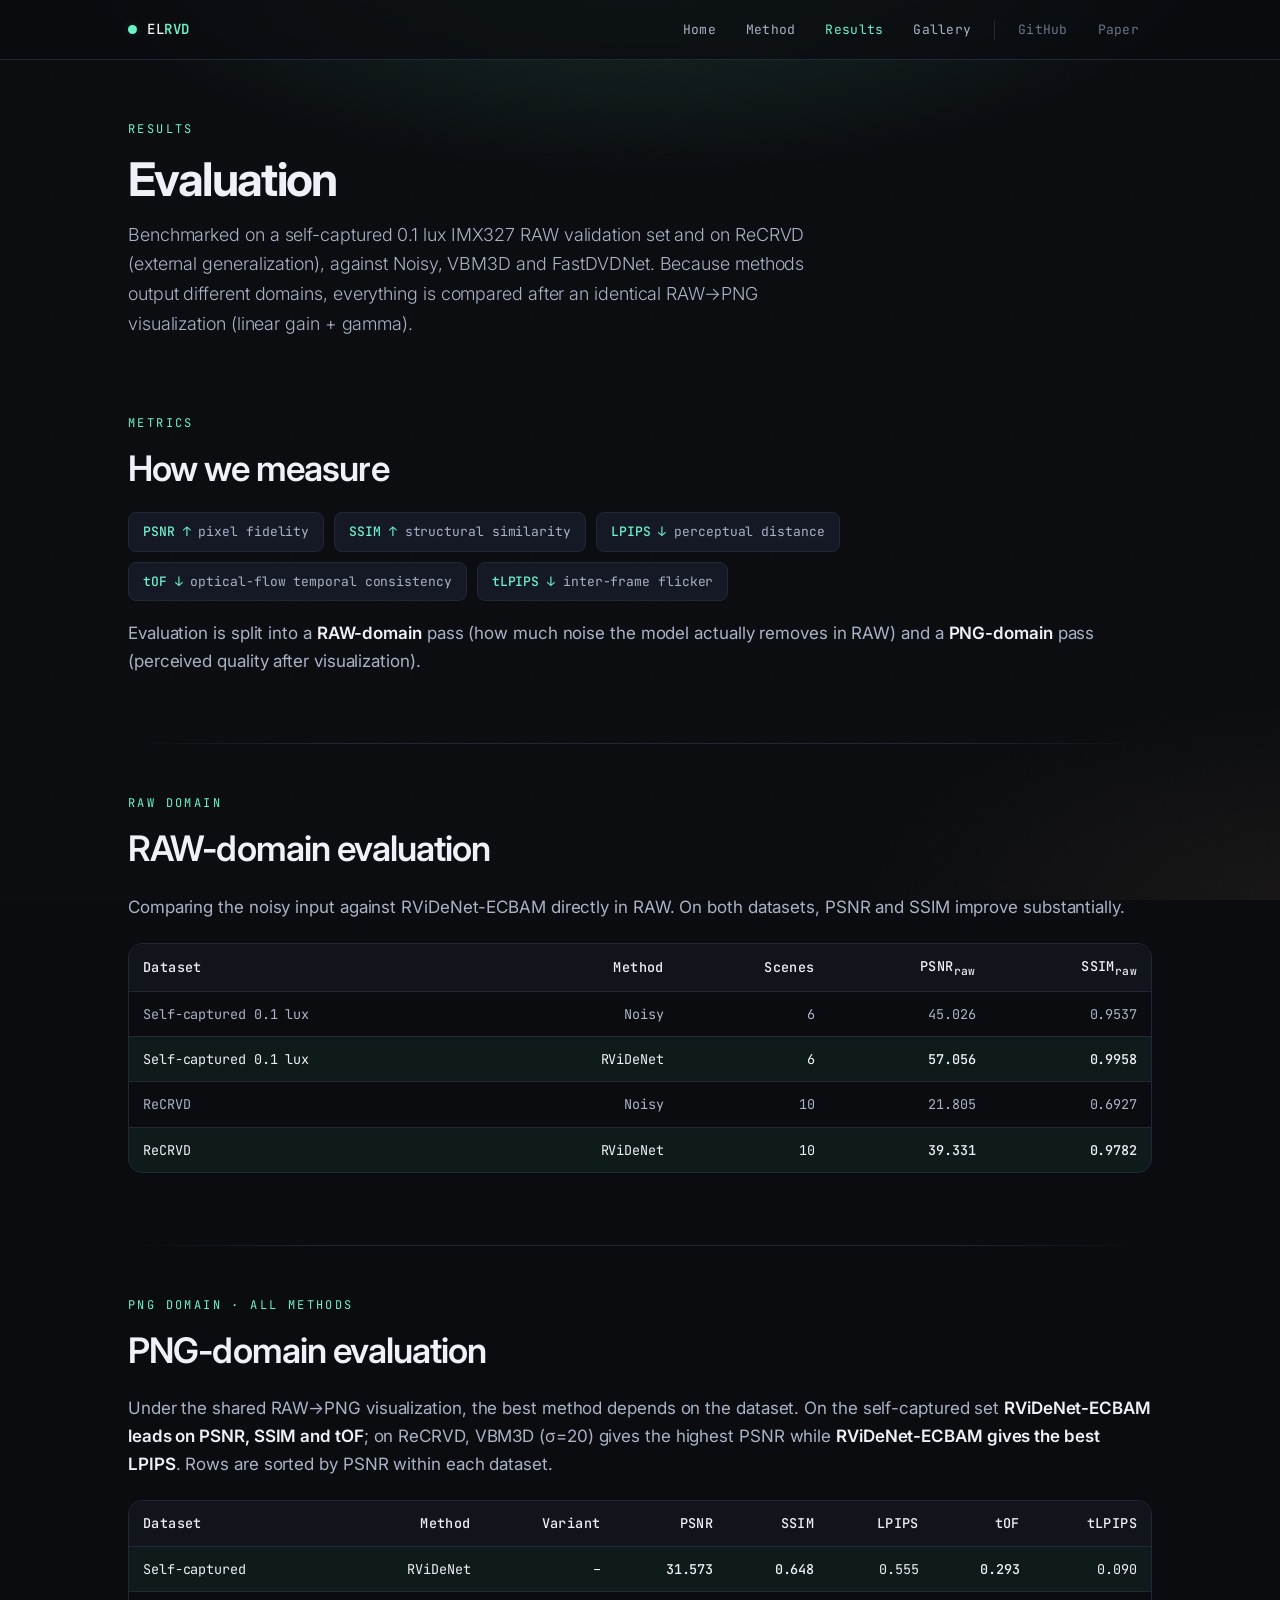
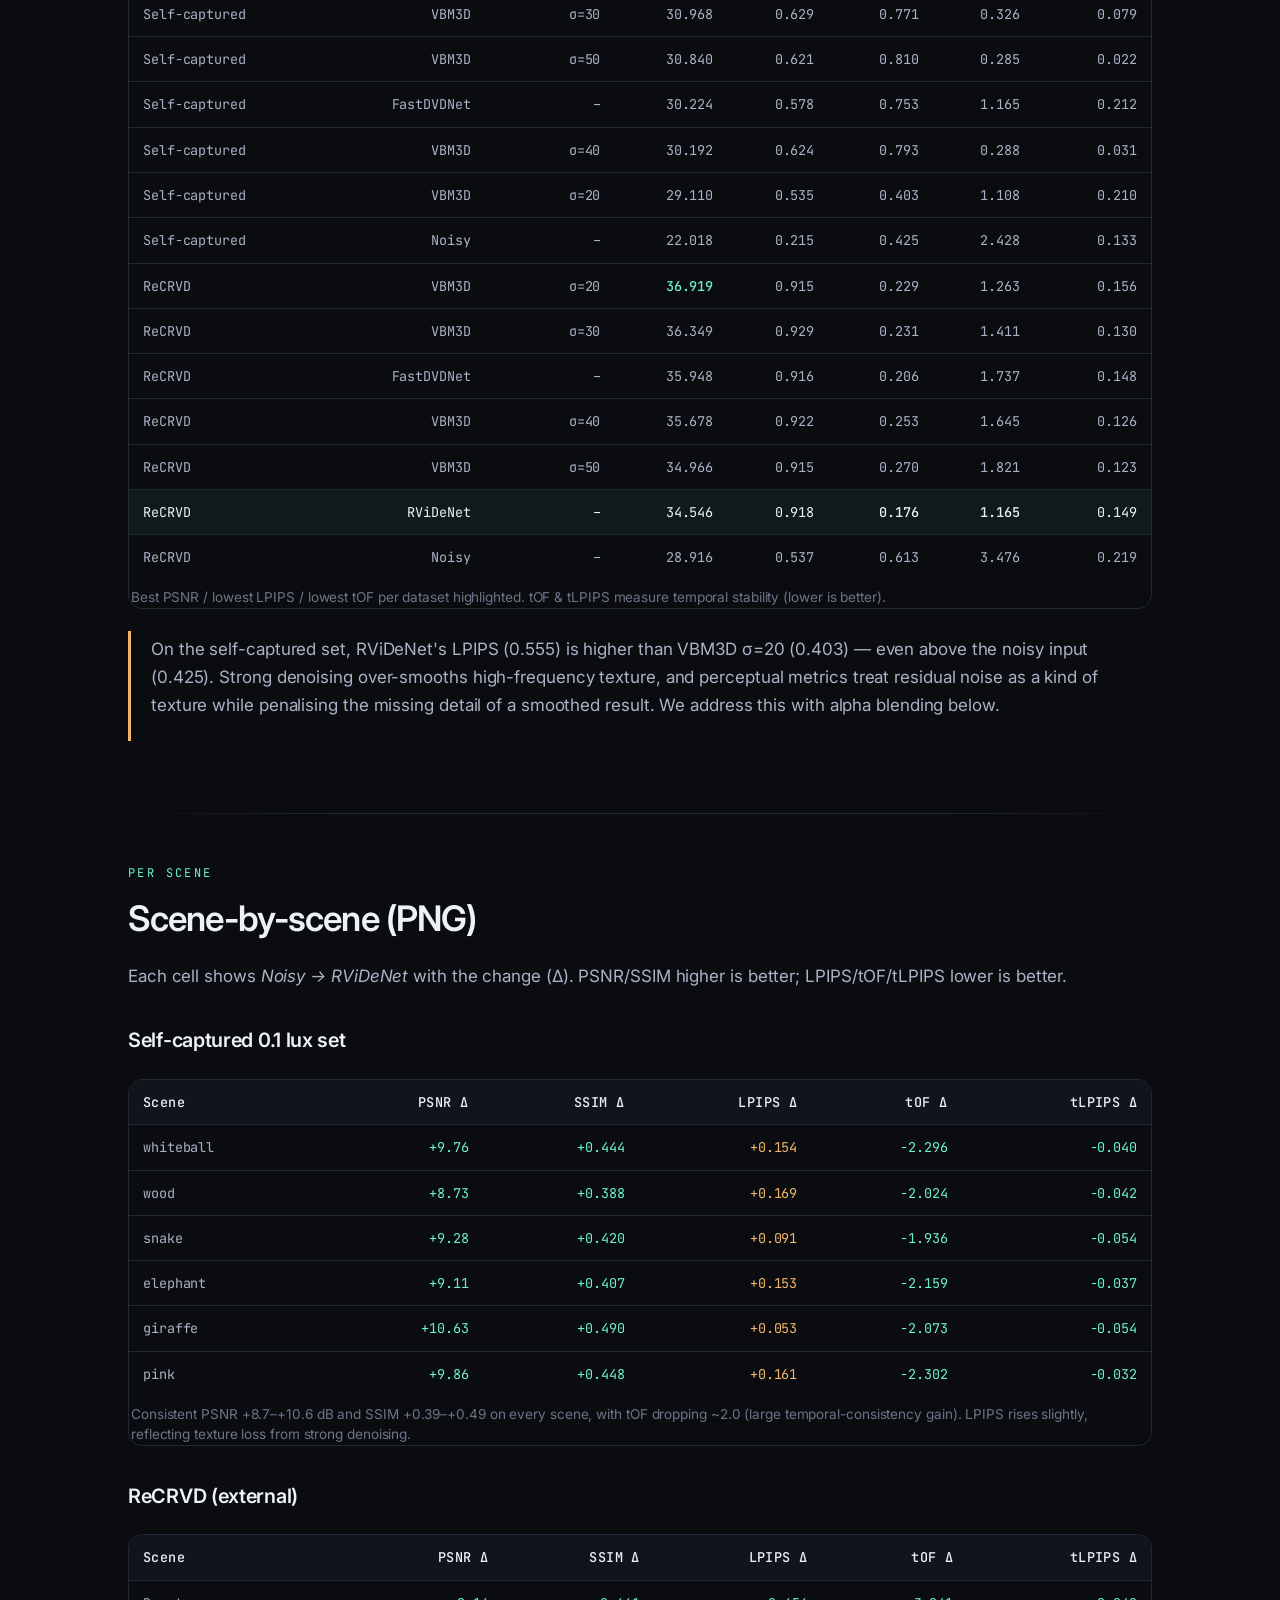
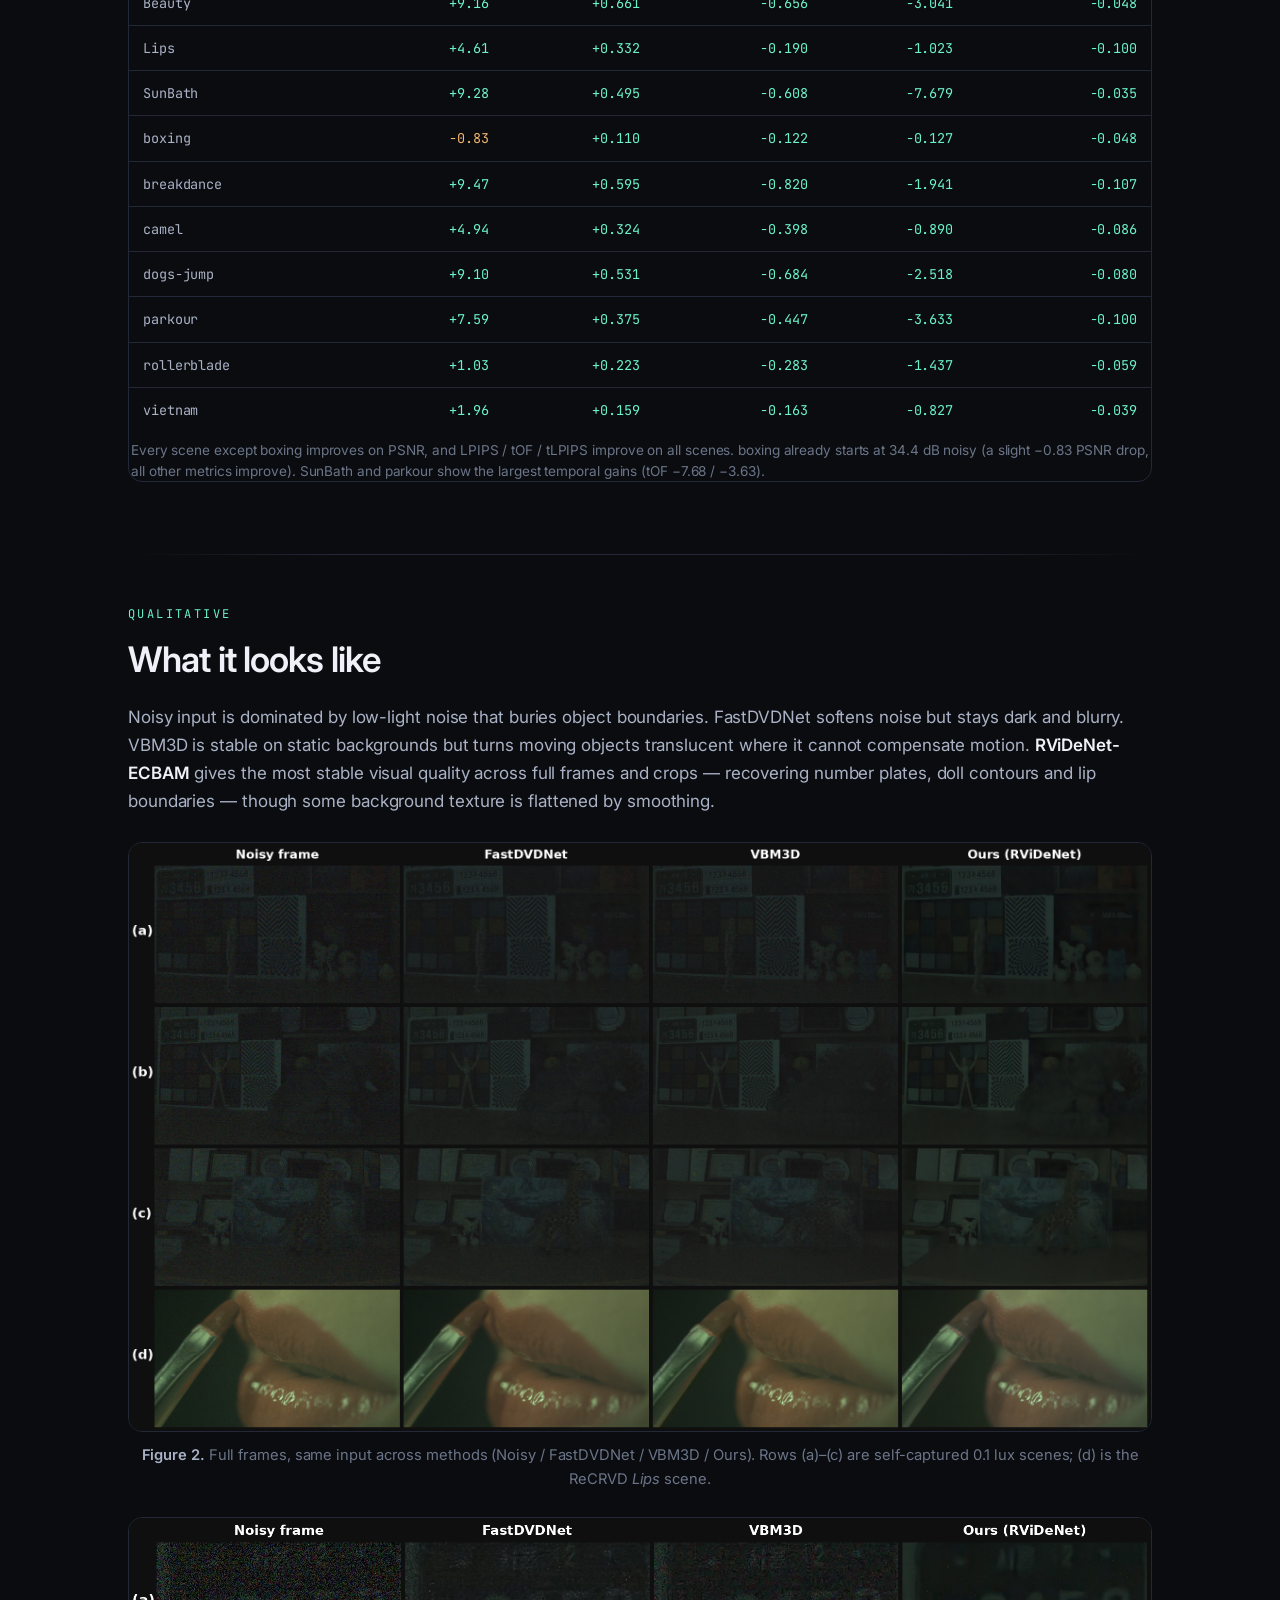
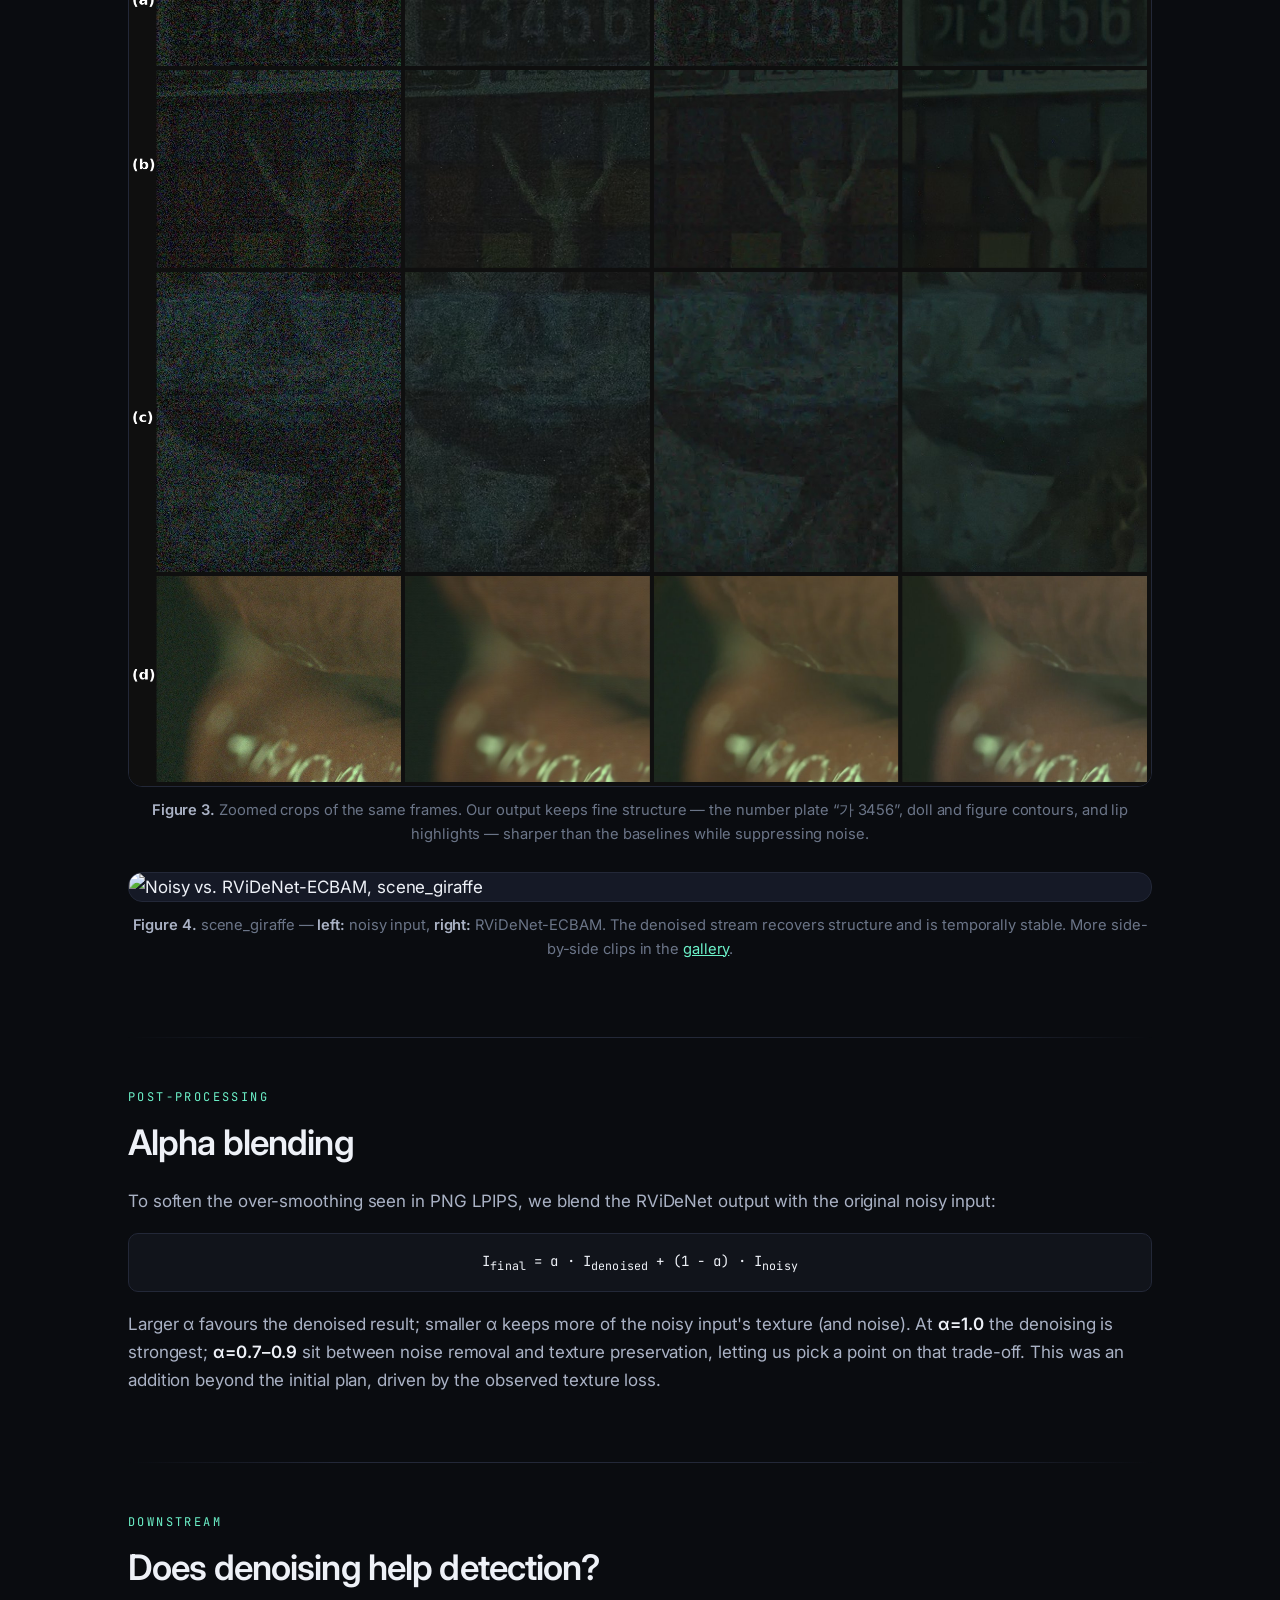
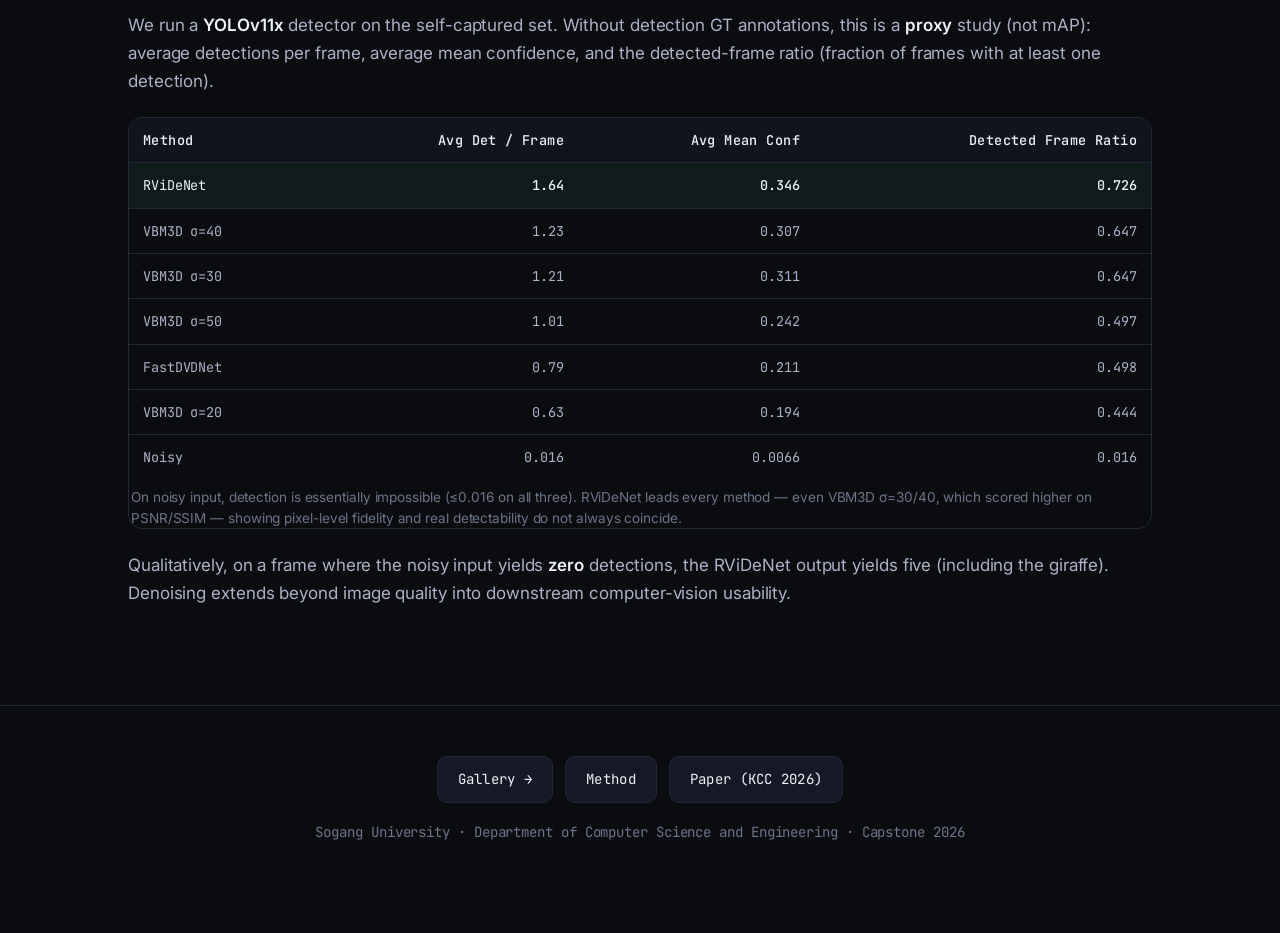
==== results.html @ e53b03c6 "Add ELRVD project page" ====
<!DOCTYPE html>
<html lang="en">
<head>
<meta charset="UTF-8">
<meta name="viewport" content="width=device-width, initial-scale=1.0">
<meta name="description" content="Evaluation of RViDeNet-ECBAM: RAW-domain and PNG-domain metrics (PSNR/SSIM/LPIPS/tOF/tLPIPS), per-scene results, alpha blending, and a YOLOv11x downstream detection proxy.">
<title>Results · RViDeNet-ECBAM</title>

<link rel="preconnect" href="https://fonts.googleapis.com">
<link rel="preconnect" href="https://fonts.gstatic.com" crossorigin>
<link href="https://fonts.googleapis.com/css2?family=Inter:wght@400;500;600;700&family=JetBrains+Mono:wght@400;500&display=swap" rel="stylesheet">
<link rel="stylesheet" href="assets/css/style.css">
</head>
<body>

<nav class="nav">
  <div class="nav-inner">
    <a class="brand" href="index.html"><span class="dot"></span> <span>EL<b>RVD</b></span></a>
    <button class="nav-toggle" aria-label="Toggle navigation">
      <svg viewBox="0 0 24 24" fill="none" stroke="currentColor" stroke-width="2"><path d="M3 6h18M3 12h18M3 18h18"/></svg>
    </button>
    <div class="nav-links">
      <a href="index.html">Home</a>
      <a href="method.html">Method</a>
      <a href="results.html" class="active">Results</a>
      <a href="gallery.html">Gallery</a>
      <span class="nav-sep"></span>
      <a href="https://github.com/lsy0163/ELRVD" class="ext" target="_blank" rel="noopener">GitHub</a>
      <a href="KCC_26.pdf" class="ext" target="_blank" rel="noopener">Paper</a>
    </div>
  </div>
</nav>

<div class="wrap">

  <div class="page-head reveal">
    <div class="eyebrow">Results</div>
    <h1>Evaluation</h1>
    <p class="lede">Benchmarked on a self-captured 0.1&nbsp;lux IMX327 RAW validation set and on ReCRVD (external generalization), against Noisy, VBM3D and FastDVDNet. Because methods output different domains, everything is compared after an identical RAW&rarr;PNG visualization (linear gain + gamma).</p>
  </div>

  <section class="reveal">
    <div class="section-label">Metrics</div>
    <h2>How we measure</h2>
    <div class="badges">
      <span class="badge"><b>PSNR &uarr;</b> pixel fidelity</span>
      <span class="badge"><b>SSIM &uarr;</b> structural similarity</span>
      <span class="badge"><b>LPIPS &darr;</b> perceptual distance</span>
      <span class="badge"><b>tOF &darr;</b> optical-flow temporal consistency</span>
      <span class="badge"><b>tLPIPS &darr;</b> inter-frame flicker</span>
    </div>
    <p style="margin-top:18px;">Evaluation is split into a <strong>RAW-domain</strong> pass (how much noise the model actually removes in RAW) and a <strong>PNG-domain</strong> pass (perceived quality after visualization).</p>
  </section>

  <hr class="divider">

  <!-- RAW EVAL -->
  <section class="reveal">
    <div class="section-label">RAW domain</div>
    <h2>RAW-domain evaluation</h2>
    <p>Comparing the noisy input against RViDeNet-ECBAM directly in RAW. On both datasets, PSNR and SSIM improve substantially.</p>
    <div class="table-scroll">
      <table>
        <thead><tr><th>Dataset</th><th>Method</th><th>Scenes</th><th>PSNR<sub>raw</sub></th><th>SSIM<sub>raw</sub></th></tr></thead>
        <tbody>
          <tr><td>Self-captured 0.1&nbsp;lux</td><td>Noisy</td><td>6</td><td>45.026</td><td>0.9537</td></tr>
          <tr class="highlight"><td>Self-captured 0.1&nbsp;lux</td><td>RViDeNet</td><td>6</td><td class="best">57.056</td><td class="best">0.9958</td></tr>
          <tr><td>ReCRVD</td><td>Noisy</td><td>10</td><td>21.805</td><td>0.6927</td></tr>
          <tr class="highlight"><td>ReCRVD</td><td>RViDeNet</td><td>10</td><td class="best">39.331</td><td class="best">0.9782</td></tr>
        </tbody>
      </table>
    </div>
  </section>

  <hr class="divider">

  <!-- PNG EVAL -->
  <section class="reveal">
    <div class="section-label">PNG domain &middot; all methods</div>
    <h2>PNG-domain evaluation</h2>
    <p>Under the shared RAW&rarr;PNG visualization, the best method depends on the dataset. On the self-captured set <strong>RViDeNet-ECBAM leads on PSNR, SSIM and tOF</strong>; on ReCRVD, VBM3D&nbsp;(&sigma;=20) gives the highest PSNR while <strong>RViDeNet-ECBAM gives the best LPIPS</strong>. Rows are sorted by PSNR within each dataset.</p>
    <div class="table-scroll">
      <table>
        <thead><tr><th>Dataset</th><th>Method</th><th>Variant</th><th>PSNR</th><th>SSIM</th><th>LPIPS</th><th>tOF</th><th>tLPIPS</th></tr></thead>
        <tbody>
          <tr class="highlight"><td>Self-captured</td><td>RViDeNet</td><td>&ndash;</td><td class="best">31.573</td><td class="best">0.648</td><td>0.555</td><td class="best">0.293</td><td>0.090</td></tr>
          <tr><td>Self-captured</td><td>VBM3D</td><td>&sigma;=30</td><td>30.968</td><td>0.629</td><td>0.771</td><td>0.326</td><td>0.079</td></tr>
          <tr><td>Self-captured</td><td>VBM3D</td><td>&sigma;=50</td><td>30.840</td><td>0.621</td><td>0.810</td><td>0.285</td><td>0.022</td></tr>
          <tr><td>Self-captured</td><td>FastDVDNet</td><td>&ndash;</td><td>30.224</td><td>0.578</td><td>0.753</td><td>1.165</td><td>0.212</td></tr>
          <tr><td>Self-captured</td><td>VBM3D</td><td>&sigma;=40</td><td>30.192</td><td>0.624</td><td>0.793</td><td>0.288</td><td>0.031</td></tr>
          <tr><td>Self-captured</td><td>VBM3D</td><td>&sigma;=20</td><td>29.110</td><td>0.535</td><td>0.403</td><td>1.108</td><td>0.210</td></tr>
          <tr><td>Self-captured</td><td>Noisy</td><td>&ndash;</td><td>22.018</td><td>0.215</td><td>0.425</td><td>2.428</td><td>0.133</td></tr>
          <tr><td>ReCRVD</td><td>VBM3D</td><td>&sigma;=20</td><td class="best">36.919</td><td>0.915</td><td>0.229</td><td>1.263</td><td>0.156</td></tr>
          <tr><td>ReCRVD</td><td>VBM3D</td><td>&sigma;=30</td><td>36.349</td><td>0.929</td><td>0.231</td><td>1.411</td><td>0.130</td></tr>
          <tr><td>ReCRVD</td><td>FastDVDNet</td><td>&ndash;</td><td>35.948</td><td>0.916</td><td>0.206</td><td>1.737</td><td>0.148</td></tr>
          <tr><td>ReCRVD</td><td>VBM3D</td><td>&sigma;=40</td><td>35.678</td><td>0.922</td><td>0.253</td><td>1.645</td><td>0.126</td></tr>
          <tr><td>ReCRVD</td><td>VBM3D</td><td>&sigma;=50</td><td>34.966</td><td>0.915</td><td>0.270</td><td>1.821</td><td>0.123</td></tr>
          <tr class="highlight"><td>ReCRVD</td><td>RViDeNet</td><td>&ndash;</td><td>34.546</td><td>0.918</td><td class="best">0.176</td><td class="best">1.165</td><td>0.149</td></tr>
          <tr><td>ReCRVD</td><td>Noisy</td><td>&ndash;</td><td>28.916</td><td>0.537</td><td>0.613</td><td>3.476</td><td>0.219</td></tr>
        </tbody>
      </table>
      <p class="table-note">Best PSNR / lowest LPIPS / lowest tOF per dataset highlighted. tOF &amp; tLPIPS measure temporal stability (lower is better).</p>
    </div>

    <div class="callout warn">
      <p>On the self-captured set, RViDeNet's LPIPS (0.555) is higher than VBM3D&nbsp;&sigma;=20 (0.403) &mdash; even above the noisy input (0.425). Strong denoising over-smooths high-frequency texture, and perceptual metrics treat residual noise as a kind of texture while penalising the missing detail of a smoothed result. We address this with alpha blending below.</p>
    </div>
  </section>

  <hr class="divider">

  <!-- PER-SCENE -->
  <section class="reveal">
    <div class="section-label">Per scene</div>
    <h2>Scene-by-scene (PNG)</h2>
    <p>Each cell shows <em>Noisy &rarr; RViDeNet</em> with the change (&Delta;). PSNR/SSIM higher is better; LPIPS/tOF/tLPIPS lower is better.</p>

    <h3>Self-captured 0.1&nbsp;lux set</h3>
    <div class="table-scroll">
      <table>
        <thead><tr><th>Scene</th><th>PSNR &Delta;</th><th>SSIM &Delta;</th><th>LPIPS &Delta;</th><th>tOF &Delta;</th><th>tLPIPS &Delta;</th></tr></thead>
        <tbody>
          <tr><td>whiteball</td><td class="up">+9.76</td><td class="up">+0.444</td><td class="down">+0.154</td><td class="up">&minus;2.296</td><td class="up">&minus;0.040</td></tr>
          <tr><td>wood</td><td class="up">+8.73</td><td class="up">+0.388</td><td class="down">+0.169</td><td class="up">&minus;2.024</td><td class="up">&minus;0.042</td></tr>
          <tr><td>snake</td><td class="up">+9.28</td><td class="up">+0.420</td><td class="down">+0.091</td><td class="up">&minus;1.936</td><td class="up">&minus;0.054</td></tr>
          <tr><td>elephant</td><td class="up">+9.11</td><td class="up">+0.407</td><td class="down">+0.153</td><td class="up">&minus;2.159</td><td class="up">&minus;0.037</td></tr>
          <tr><td>giraffe</td><td class="up">+10.63</td><td class="up">+0.490</td><td class="down">+0.053</td><td class="up">&minus;2.073</td><td class="up">&minus;0.054</td></tr>
          <tr><td>pink</td><td class="up">+9.86</td><td class="up">+0.448</td><td class="down">+0.161</td><td class="up">&minus;2.302</td><td class="up">&minus;0.032</td></tr>
        </tbody>
      </table>
      <p class="table-note">Consistent PSNR +8.7&ndash;+10.6&nbsp;dB and SSIM +0.39&ndash;+0.49 on every scene, with tOF dropping ~2.0 (large temporal-consistency gain). LPIPS rises slightly, reflecting texture loss from strong denoising.</p>
    </div>

    <h3>ReCRVD (external)</h3>
    <div class="table-scroll">
      <table>
        <thead><tr><th>Scene</th><th>PSNR &Delta;</th><th>SSIM &Delta;</th><th>LPIPS &Delta;</th><th>tOF &Delta;</th><th>tLPIPS &Delta;</th></tr></thead>
        <tbody>
          <tr><td>Beauty</td><td class="up">+9.16</td><td class="up">+0.661</td><td class="up">&minus;0.656</td><td class="up">&minus;3.041</td><td class="up">&minus;0.048</td></tr>
          <tr><td>Lips</td><td class="up">+4.61</td><td class="up">+0.332</td><td class="up">&minus;0.190</td><td class="up">&minus;1.023</td><td class="up">&minus;0.100</td></tr>
          <tr><td>SunBath</td><td class="up">+9.28</td><td class="up">+0.495</td><td class="up">&minus;0.608</td><td class="up">&minus;7.679</td><td class="up">&minus;0.035</td></tr>
          <tr><td>boxing</td><td class="down">&minus;0.83</td><td class="up">+0.110</td><td class="up">&minus;0.122</td><td class="up">&minus;0.127</td><td class="up">&minus;0.048</td></tr>
          <tr><td>breakdance</td><td class="up">+9.47</td><td class="up">+0.595</td><td class="up">&minus;0.820</td><td class="up">&minus;1.941</td><td class="up">&minus;0.107</td></tr>
          <tr><td>camel</td><td class="up">+4.94</td><td class="up">+0.324</td><td class="up">&minus;0.398</td><td class="up">&minus;0.890</td><td class="up">&minus;0.086</td></tr>
          <tr><td>dogs-jump</td><td class="up">+9.10</td><td class="up">+0.531</td><td class="up">&minus;0.684</td><td class="up">&minus;2.518</td><td class="up">&minus;0.080</td></tr>
          <tr><td>parkour</td><td class="up">+7.59</td><td class="up">+0.375</td><td class="up">&minus;0.447</td><td class="up">&minus;3.633</td><td class="up">&minus;0.100</td></tr>
          <tr><td>rollerblade</td><td class="up">+1.03</td><td class="up">+0.223</td><td class="up">&minus;0.283</td><td class="up">&minus;1.437</td><td class="up">&minus;0.059</td></tr>
          <tr><td>vietnam</td><td class="up">+1.96</td><td class="up">+0.159</td><td class="up">&minus;0.163</td><td class="up">&minus;0.827</td><td class="up">&minus;0.039</td></tr>
        </tbody>
      </table>
      <p class="table-note">Every scene except boxing improves on PSNR, and LPIPS / tOF / tLPIPS improve on all scenes. boxing already starts at 34.4&nbsp;dB noisy (a slight &minus;0.83 PSNR drop, all other metrics improve). SunBath and parkour show the largest temporal gains (tOF &minus;7.68 / &minus;3.63).</p>
    </div>
  </section>

  <hr class="divider">

  <!-- QUALITATIVE -->
  <section class="reveal">
    <div class="section-label">Qualitative</div>
    <h2>What it looks like</h2>
    <p>Noisy input is dominated by low-light noise that buries object boundaries. FastDVDNet softens noise but stays dark and blurry. VBM3D is stable on static backgrounds but turns moving objects translucent where it cannot compensate motion. <strong>RViDeNet-ECBAM</strong> gives the most stable visual quality across full frames and crops &mdash; recovering number plates, doll contours and lip boundaries &mdash; though some background texture is flattened by smoothing.</p>

    <figure class="fig">
      <img src="assets/img/compare_fullframe.png" alt="Full-frame comparison of Noisy, FastDVDNet, VBM3D and RViDeNet-ECBAM">
      <figcaption><b>Figure 2.</b> Full frames, same input across methods (Noisy / FastDVDNet / VBM3D / Ours). Rows (a)&ndash;(c) are self-captured 0.1&nbsp;lux scenes; (d) is the ReCRVD <em>Lips</em> scene.</figcaption>
    </figure>

    <figure class="fig">
      <img src="assets/img/compare_crops.png" alt="Zoomed crops comparison of Noisy, FastDVDNet, VBM3D and RViDeNet-ECBAM">
      <figcaption><b>Figure 3.</b> Zoomed crops of the same frames. Our output keeps fine structure &mdash; the number plate &ldquo;가&nbsp;3456&rdquo;, doll and figure contours, and lip highlights &mdash; sharper than the baselines while suppressing noise.</figcaption>
    </figure>

    <figure class="fig">
      <img src="assets/img/scene7_giraffe_comparison.gif" alt="Noisy vs. RViDeNet-ECBAM, scene_giraffe">
      <figcaption><b>Figure 4.</b> scene_giraffe &mdash; <b>left:</b> noisy input, <b>right:</b> RViDeNet-ECBAM. The denoised stream recovers structure and is temporally stable. More side-by-side clips in the <a href="gallery.html">gallery</a>.</figcaption>
    </figure>
  </section>

  <hr class="divider">

  <!-- ALPHA BLENDING -->
  <section class="reveal">
    <div class="section-label">Post-processing</div>
    <h2>Alpha blending</h2>
    <p>To soften the over-smoothing seen in PNG LPIPS, we blend the RViDeNet output with the original noisy input:</p>
    <div class="formula">I<sub>final</sub> = &alpha; &middot; I<sub>denoised</sub> + (1 &minus; &alpha;) &middot; I<sub>noisy</sub></div>
    <p>Larger &alpha; favours the denoised result; smaller &alpha; keeps more of the noisy input's texture (and noise). At <strong>&alpha;=1.0</strong> the denoising is strongest; <strong>&alpha;=0.7&ndash;0.9</strong> sit between noise removal and texture preservation, letting us pick a point on that trade-off. This was an addition beyond the initial plan, driven by the observed texture loss.</p>
  </section>

  <hr class="divider">

  <!-- DOWNSTREAM -->
  <section class="reveal">
    <div class="section-label">Downstream</div>
    <h2>Does denoising help detection?</h2>
    <p>We run a <strong>YOLOv11x</strong> detector on the self-captured set. Without detection GT annotations, this is a <strong>proxy</strong> study (not mAP): average detections per frame, average mean confidence, and the detected-frame ratio (fraction of frames with at least one detection).</p>
    <div class="table-scroll">
      <table>
        <thead><tr><th>Method</th><th>Avg Det / Frame</th><th>Avg Mean Conf</th><th>Detected Frame Ratio</th></tr></thead>
        <tbody>
          <tr class="highlight"><td>RViDeNet</td><td class="best">1.64</td><td class="best">0.346</td><td class="best">0.726</td></tr>
          <tr><td>VBM3D &sigma;=40</td><td>1.23</td><td>0.307</td><td>0.647</td></tr>
          <tr><td>VBM3D &sigma;=30</td><td>1.21</td><td>0.311</td><td>0.647</td></tr>
          <tr><td>VBM3D &sigma;=50</td><td>1.01</td><td>0.242</td><td>0.497</td></tr>
          <tr><td>FastDVDNet</td><td>0.79</td><td>0.211</td><td>0.498</td></tr>
          <tr><td>VBM3D &sigma;=20</td><td>0.63</td><td>0.194</td><td>0.444</td></tr>
          <tr><td>Noisy</td><td>0.016</td><td>0.0066</td><td>0.016</td></tr>
        </tbody>
      </table>
      <p class="table-note">On noisy input, detection is essentially impossible (&le;0.016 on all three). RViDeNet leads every method &mdash; even VBM3D&nbsp;&sigma;=30/40, which scored higher on PSNR/SSIM &mdash; showing pixel-level fidelity and real detectability do not always coincide.</p>
    </div>
    <p>Qualitatively, on a frame where the noisy input yields <strong>zero</strong> detections, the RViDeNet output yields five (including the giraffe). Denoising extends beyond image quality into downstream computer-vision usability.</p>
  </section>

</div>

<footer>
  <div class="wrap">
    <div class="links">
      <a class="btn" href="gallery.html">Gallery &rarr;</a>
      <a class="btn" href="method.html">Method</a>
      <a class="btn" href="KCC_26.pdf" target="_blank" rel="noopener">Paper (KCC 2026)</a>
    </div>
    <p>Sogang University &middot; Department of Computer Science and Engineering &middot; Capstone 2026</p>
  </div>
</footer>

<script src="assets/js/main.js"></script>
</body>
</html>
---- assets/css/style.css ----
/* =========================================================================
   ELRVD — Extreme Low-Light RAW Video Denoising
   Shared stylesheet. Dark editorial / academic theme.
   ========================================================================= */

:root {
  --bg:            #0a0c10;
  --bg-elev:       #11141b;
  --bg-card:       #151926;
  --ink:           #eef1f7;
  --ink-soft:      #aab2c5;
  --ink-mute:      #6b7588;
  --line:          #232838;
  --accent:        #6cf2c9;   /* signal-restored teal */
  --accent-2:      #f2b56c;   /* warm low-light amber  */
  --accent-glow:   rgba(108, 242, 201, 0.16);
  --maxw:          1080px;
  --radius:        14px;
  --nav-h:         60px;
  --font-sans:     'Inter', -apple-system, BlinkMacSystemFont, 'Segoe UI', Roboto, Helvetica, Arial, sans-serif;
  --font-mono:     'JetBrains Mono', ui-monospace, SFMono-Regular, Menlo, Consolas, monospace;
}

* { box-sizing: border-box; margin: 0; padding: 0; }

html { scroll-behavior: smooth; scroll-padding-top: calc(var(--nav-h) + 16px); }

body {
  background: var(--bg);
  color: var(--ink);
  font-family: var(--font-sans);
  font-size: 17px;
  line-height: 1.65;
  letter-spacing: -0.005em;
  -webkit-font-smoothing: antialiased;
  overflow-x: hidden;
}

/* atmospheric background: subtle grain + radial glow */
body::before {
  content: "";
  position: fixed;
  inset: 0;
  background:
    radial-gradient(ellipse 80% 50% at 50% -10%, var(--accent-glow), transparent 60%),
    radial-gradient(ellipse 60% 40% at 100% 100%, rgba(242, 181, 108, 0.06), transparent 60%);
  pointer-events: none;
  z-index: 0;
}
body::after {
  content: "";
  position: fixed;
  inset: 0;
  opacity: 0.025;
  pointer-events: none;
  z-index: 1;
  background-image: url("data:image/svg+xml,%3Csvg xmlns='http://www.w3.org/2000/svg' width='120' height='120'%3E%3Cfilter id='n'%3E%3CfeTurbulence type='fractalNoise' baseFrequency='0.9' numOctaves='4'/%3E%3C/filter%3E%3Crect width='100%25' height='100%25' filter='url(%23n)'/%3E%3C/svg%3E");
}

.wrap { position: relative; z-index: 2; max-width: var(--maxw); margin: 0 auto; padding: 0 28px; }

a { color: var(--accent); }

/* =========================================================================
   NAV
   ========================================================================= */
.nav {
  position: sticky; top: 0; z-index: 50;
  height: var(--nav-h);
  background: rgba(10, 12, 16, 0.72);
  backdrop-filter: blur(12px);
  border-bottom: 1px solid var(--line);
}
.nav-inner {
  max-width: var(--maxw); margin: 0 auto; height: 100%;
  padding: 0 28px;
  display: flex; align-items: center; justify-content: space-between;
}
.brand {
  display: flex; align-items: center; gap: 10px;
  font-family: var(--font-mono);
  font-size: 14px; letter-spacing: 0.04em;
  color: var(--ink); text-decoration: none; font-weight: 500;
}
.brand .dot {
  width: 9px; height: 9px; border-radius: 50%;
  background: var(--accent); box-shadow: 0 0 10px var(--accent-glow);
  flex: none;
}
.brand b { color: var(--accent); font-weight: 600; }

.nav-links { display: flex; align-items: center; gap: 4px; }
.nav-links a {
  font-family: var(--font-mono);
  font-size: 13px; letter-spacing: 0.02em;
  color: var(--ink-soft); text-decoration: none;
  padding: 8px 13px; border-radius: 8px;
  transition: color .18s, background .18s;
}
.nav-links a:hover { color: var(--ink); background: var(--bg-card); }
.nav-links a.active { color: var(--accent); }
.nav-links a.ext { color: var(--ink-mute); }
.nav-links a.ext:hover { color: var(--accent); }
.nav-sep { width: 1px; height: 20px; background: var(--line); margin: 0 6px; }

.nav-toggle {
  display: none;
  background: none; border: 1px solid var(--line); border-radius: 8px;
  color: var(--ink); padding: 7px 10px; cursor: pointer;
}
.nav-toggle svg { width: 18px; height: 18px; display: block; }

/* =========================================================================
   HERO
   ========================================================================= */
header.hero { padding: 76px 0 48px; text-align: center; }

.venue-tag {
  display: inline-block;
  font-family: var(--font-mono);
  font-size: 12px; letter-spacing: 0.22em; text-transform: uppercase;
  color: var(--accent);
  border: 1px solid var(--line); border-radius: 999px;
  padding: 6px 16px; margin-bottom: 26px; background: var(--bg-elev);
}

h1.title {
  font-family: var(--font-sans); font-weight: 700;
  font-size: clamp(2.1rem, 5.2vw, 3.6rem);
  line-height: 1.06; letter-spacing: -0.035em; margin-bottom: 12px;
}
h1.title .accent { color: var(--accent); }

.subtitle {
  font-size: clamp(1rem, 2vw, 1.22rem);
  color: var(--ink-soft); max-width: 680px; margin: 0 auto 30px; font-weight: 300;
}

.affil { font-size: 0.95rem; color: var(--ink-mute); margin-bottom: 28px; }
.affil sup { color: var(--accent); font-size: 0.7em; }

.links { display: flex; gap: 12px; justify-content: center; flex-wrap: wrap; }
.btn {
  display: inline-flex; align-items: center; gap: 8px;
  font-family: var(--font-mono); font-size: 14px; letter-spacing: 0.02em;
  color: var(--ink); background: var(--bg-card);
  border: 1px solid var(--line); border-radius: 10px;
  padding: 11px 20px; text-decoration: none;
  transition: transform .18s ease, border-color .18s, background .18s;
}
.btn:hover { transform: translateY(-2px); border-color: var(--accent); background: var(--bg-elev); }
.btn svg { width: 17px; height: 17px; }
.btn.primary { background: var(--accent); color: #06231c; border-color: var(--accent); font-weight: 600; }
.btn.primary:hover { background: #8af7d6; }

/* =========================================================================
   PAGE HEADER (interior pages)
   ========================================================================= */
.page-head { padding: 60px 0 8px; }
.page-head .eyebrow {
  font-family: var(--font-mono); font-size: 12px;
  letter-spacing: 0.2em; text-transform: uppercase; color: var(--accent); margin-bottom: 14px;
}
.page-head h1 {
  font-family: var(--font-sans); font-weight: 700;
  font-size: clamp(2rem, 4.4vw, 2.9rem); line-height: 1.08; letter-spacing: -0.035em; margin-bottom: 16px;
}
.page-head .lede { font-size: 1.12rem; color: var(--ink-soft); max-width: 720px; font-weight: 300; }

/* =========================================================================
   SECTIONS
   ========================================================================= */
section { padding: 50px 0; position: relative; }
.section-label {
  font-family: var(--font-mono); font-size: 12px;
  letter-spacing: 0.2em; text-transform: uppercase; color: var(--accent); margin-bottom: 14px;
}
h2 {
  font-family: var(--font-sans); font-weight: 600;
  font-size: clamp(1.55rem, 3.2vw, 2.2rem);
  letter-spacing: -0.025em; margin-bottom: 24px; line-height: 1.15;
}
h3 {
  font-family: var(--font-sans); font-weight: 600; font-size: 1.24rem;
  letter-spacing: -0.015em; margin: 34px 0 14px; color: var(--ink);
}
h4 {
  font-family: var(--font-mono); font-size: 13px; font-weight: 500;
  letter-spacing: 0.06em; text-transform: uppercase; color: var(--accent-2);
  margin: 26px 0 10px;
}
p { color: var(--ink-soft); margin-bottom: 18px; }
p strong, li strong { color: var(--ink); font-weight: 600; }
ul.bullets, ol.bullets { color: var(--ink-soft); margin: 0 0 18px 1.1em; }
ul.bullets li, ol.bullets li { margin-bottom: 10px; }
.divider { height: 1px; background: linear-gradient(90deg, transparent, var(--line) 20%, var(--line) 80%, transparent); border: 0; margin: 0; }

.lead { font-size: 1.1rem; color: var(--ink); }

/* =========================================================================
   BEFORE / AFTER VIDEO SLIDER
   ========================================================================= */
.ba-slider {
  position: relative; width: 100%; aspect-ratio: 16 / 9;
  border-radius: var(--radius); overflow: hidden;
  border: 1px solid var(--line); background: #000;
  cursor: ew-resize; user-select: none; -webkit-user-select: none; touch-action: none;
}
.ba-slider video { position: absolute; inset: 0; width: 100%; height: 100%; object-fit: cover; display: block; }
.ba-after { clip-path: inset(0 0 0 var(--pos, 50%)); }
.ba-divider {
  position: absolute; top: 0; bottom: 0; left: var(--pos, 50%);
  width: 2px; margin-left: -1px; background: var(--accent);
  box-shadow: 0 0 12px var(--accent-glow); pointer-events: none;
}
.ba-handle {
  position: absolute; top: 50%; left: var(--pos, 50%);
  transform: translate(-50%, -50%);
  width: 44px; height: 44px; border-radius: 50%;
  background: var(--accent); color: #06231c;
  display: flex; align-items: center; justify-content: center;
  box-shadow: 0 2px 14px rgba(0, 0, 0, 0.5); pointer-events: none;
  font-family: var(--font-mono); font-size: 15px; font-weight: 600;
}
.ba-label {
  position: absolute; top: 14px;
  font-family: var(--font-mono);
  font-size: 11px; letter-spacing: 0.12em; text-transform: uppercase;
  padding: 5px 12px; border-radius: 999px;
  background: rgba(0, 0, 0, 0.55); backdrop-filter: blur(4px);
  color: #fff; pointer-events: none;
}
.ba-label.left { left: 14px; }
.ba-label.right { right: 14px; color: var(--accent); }
.ba-hint {
  text-align: center; font-family: var(--font-mono);
  font-size: 12px; color: var(--ink-mute); margin-top: 12px;
}

/* =========================================================================
   FIGURES
   ========================================================================= */
figure.fig { margin: 26px 0; }
figure.fig img {
  width: 100%; border-radius: var(--radius); border: 1px solid var(--line);
  display: block; background: var(--bg-card);
}
figure.fig.padded img { padding: 18px; }
figcaption {
  font-size: 0.92rem; color: var(--ink-mute);
  margin-top: 12px; line-height: 1.6; text-align: center;
}
figcaption b { color: var(--ink-soft); font-weight: 600; }

/* =========================================================================
   TABLES
   ========================================================================= */
.table-scroll { overflow-x: auto; margin: 22px 0; border: 1px solid var(--line); border-radius: var(--radius); }
table { width: 100%; border-collapse: collapse; font-family: var(--font-mono); font-size: 13.5px; }
th, td { padding: 11px 14px; text-align: right; white-space: nowrap; border-bottom: 1px solid var(--line); }
th:first-child, td:first-child { text-align: left; }
thead th { color: var(--ink); background: var(--bg-elev); font-weight: 500; letter-spacing: 0.03em; position: sticky; top: 0; }
tbody td { color: var(--ink-soft); }
tbody tr:last-child td { border-bottom: 0; }
tr.highlight td { background: rgba(108, 242, 201, 0.06); color: var(--ink); }
td.best { color: var(--accent); font-weight: 500; }
td.up { color: var(--accent); }
td.down { color: var(--accent-2); }
.table-note { font-size: 0.85rem; color: var(--ink-mute); margin: 8px 2px 0; line-height: 1.5; }

/* =========================================================================
   KEY STAT CALLOUTS
   ========================================================================= */
.stats { display: grid; grid-template-columns: repeat(3, 1fr); gap: 16px; margin: 26px 0; }
.stat {
  background: var(--bg-card); border: 1px solid var(--line);
  border-radius: var(--radius); padding: 24px 22px; text-align: center;
}
.stat .num { font-family: var(--font-sans); font-size: 1.9rem; font-weight: 700; letter-spacing: -0.02em; color: var(--accent); line-height: 1; }
.stat .num small { font-size: 1rem; color: var(--ink-mute); }
.stat .lbl { font-family: var(--font-mono); font-size: 11px; letter-spacing: 0.08em; text-transform: uppercase; color: var(--ink-mute); margin-top: 10px; }

/* =========================================================================
   CARDS / CALLOUTS
   ========================================================================= */
.card {
  background: var(--bg-card); border: 1px solid var(--line);
  border-radius: var(--radius); padding: 24px 26px; margin: 22px 0;
}
.card.accent { border-color: rgba(108, 242, 201, 0.35); background: rgba(108, 242, 201, 0.04); }
.card h3 { margin-top: 0; }
.card p:last-child { margin-bottom: 0; }

.callout {
  border-left: 3px solid var(--accent); padding: 4px 0 4px 20px; margin: 22px 0;
  color: var(--ink-soft);
}
.callout.warn { border-left-color: var(--accent-2); }

.formula {
  font-family: var(--font-mono); font-size: 14px;
  background: var(--bg-elev); border: 1px solid var(--line); border-radius: 10px;
  padding: 16px 20px; margin: 18px 0; color: var(--ink); overflow-x: auto;
  text-align: center; letter-spacing: 0.01em;
}

/* nav cards (home -> sections) */
.nav-cards { display: grid; grid-template-columns: repeat(3, 1fr); gap: 16px; margin-top: 12px; }
.nav-card {
  display: block; text-decoration: none; color: inherit;
  background: var(--bg-card); border: 1px solid var(--line);
  border-radius: var(--radius); padding: 24px; transition: transform .18s, border-color .18s;
}
.nav-card:hover { transform: translateY(-3px); border-color: var(--accent); }
.nav-card .k { font-family: var(--font-mono); font-size: 11px; letter-spacing: 0.14em; text-transform: uppercase; color: var(--accent); }
.nav-card h3 { font-family: var(--font-sans); font-size: 1.25rem; margin: 10px 0 8px; color: var(--ink); }
.nav-card p { font-size: 0.95rem; margin: 0; }
.nav-card .go { font-family: var(--font-mono); font-size: 13px; color: var(--accent); margin-top: 14px; display: inline-block; }

/* badges */
.badges { display: flex; flex-wrap: wrap; gap: 10px; margin-top: 8px; }
.badge {
  font-family: var(--font-mono); font-size: 13px;
  background: var(--bg-card); border: 1px solid var(--line); border-radius: 8px;
  padding: 8px 14px; color: var(--ink-soft);
}
.badge b { color: var(--accent); font-weight: 500; }

/* pipeline steps */
.steps { display: grid; gap: 12px; margin: 22px 0; counter-reset: step; }
.step {
  display: grid; grid-template-columns: 44px 1fr; gap: 18px; align-items: start;
  background: var(--bg-card); border: 1px solid var(--line); border-radius: var(--radius); padding: 18px 22px;
}
.step .n {
  width: 44px; height: 44px; border-radius: 50%;
  display: flex; align-items: center; justify-content: center;
  font-family: var(--font-mono); font-weight: 600; font-size: 16px;
  background: var(--bg-elev); border: 1px solid var(--line); color: var(--accent);
}
.step .t { color: var(--ink); font-weight: 600; }
.step .t b { color: var(--accent); }
.step p { margin: 4px 0 0; font-size: 0.97rem; }

/* =========================================================================
   GALLERY
   ========================================================================= */
.gallery { display: grid; grid-template-columns: repeat(2, 1fr); gap: 26px; margin-top: 12px; }
.gitem { }
.gitem .gtitle {
  display: flex; align-items: baseline; justify-content: space-between; gap: 12px;
  margin-bottom: 10px;
}
.gitem .gtitle .name { font-family: var(--font-sans); font-size: 1.1rem; font-weight: 600; letter-spacing: -0.01em; color: var(--ink); }
.gitem .gtitle .meta { font-family: var(--font-mono); font-size: 11px; color: var(--ink-mute); }

/* =========================================================================
   FOOTER
   ========================================================================= */
footer { padding: 50px 0 70px; text-align: center; border-top: 1px solid var(--line); margin-top: 30px; }
footer .links { margin-bottom: 18px; }
footer p { font-size: 0.88rem; color: var(--ink-mute); font-family: var(--font-mono); }
footer .small { font-size: 0.8rem; margin-top: 8px; }

/* =========================================================================
   REVEAL ANIMATION
   ========================================================================= */
.reveal { opacity: 0; transform: translateY(24px); transition: opacity .7s ease, transform .7s ease; }
.reveal.in { opacity: 1; transform: none; }
@media (prefers-reduced-motion: reduce) {
  .reveal { opacity: 1; transform: none; transition: none; }
  html { scroll-behavior: auto; }
}

/* =========================================================================
   RESPONSIVE
   ========================================================================= */
@media (max-width: 820px) {
  body { font-size: 16px; }
  .nav-links {
    position: absolute; top: var(--nav-h); left: 0; right: 0;
    flex-direction: column; align-items: stretch; gap: 0;
    background: var(--bg-elev); border-bottom: 1px solid var(--line);
    padding: 8px; display: none;
  }
  .nav-links.open { display: flex; }
  .nav-links a { padding: 12px 14px; border-radius: 8px; }
  .nav-sep { display: none; }
  .nav-toggle { display: inline-flex; }
  .stats { grid-template-columns: 1fr; }
  .nav-cards { grid-template-columns: 1fr; }
  .gallery { grid-template-columns: 1fr; }
  .step { grid-template-columns: 1fr; }
  .step .n { display: none; }
  header.hero { padding: 52px 0 36px; }
}
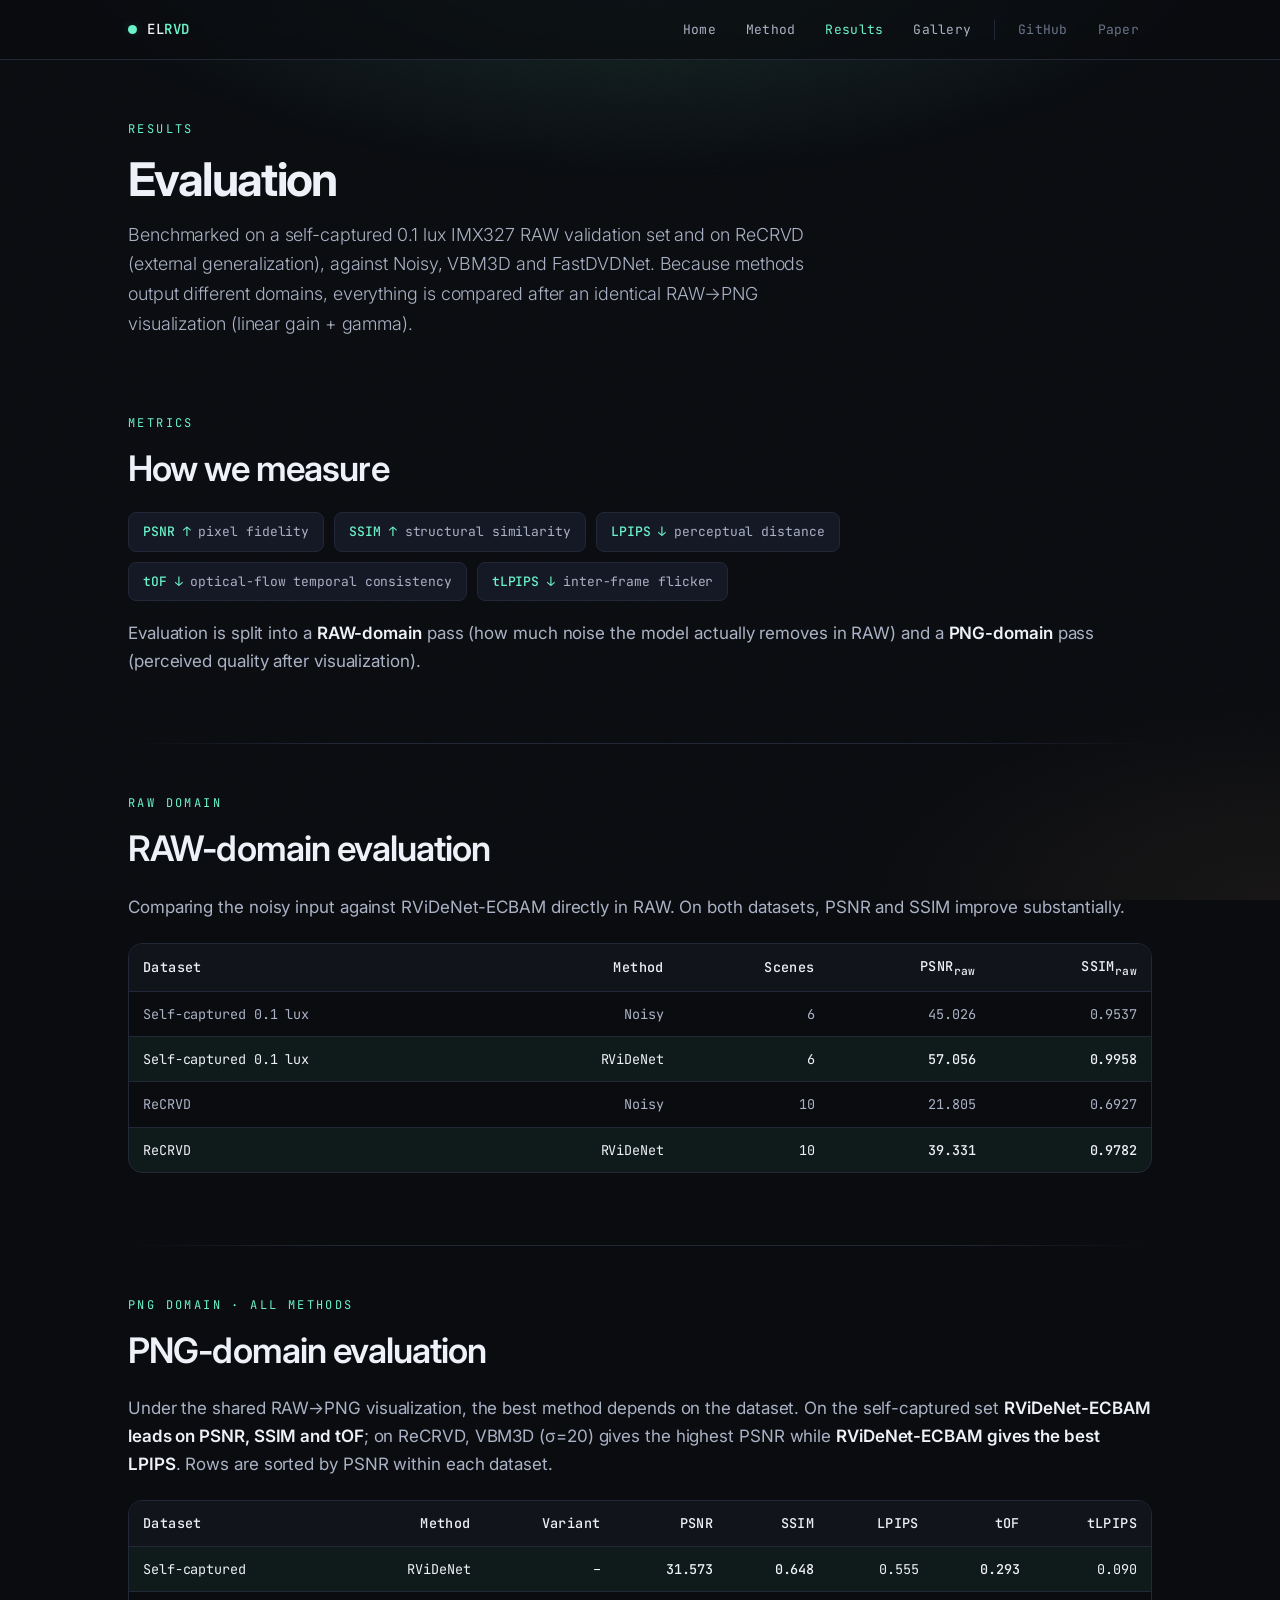
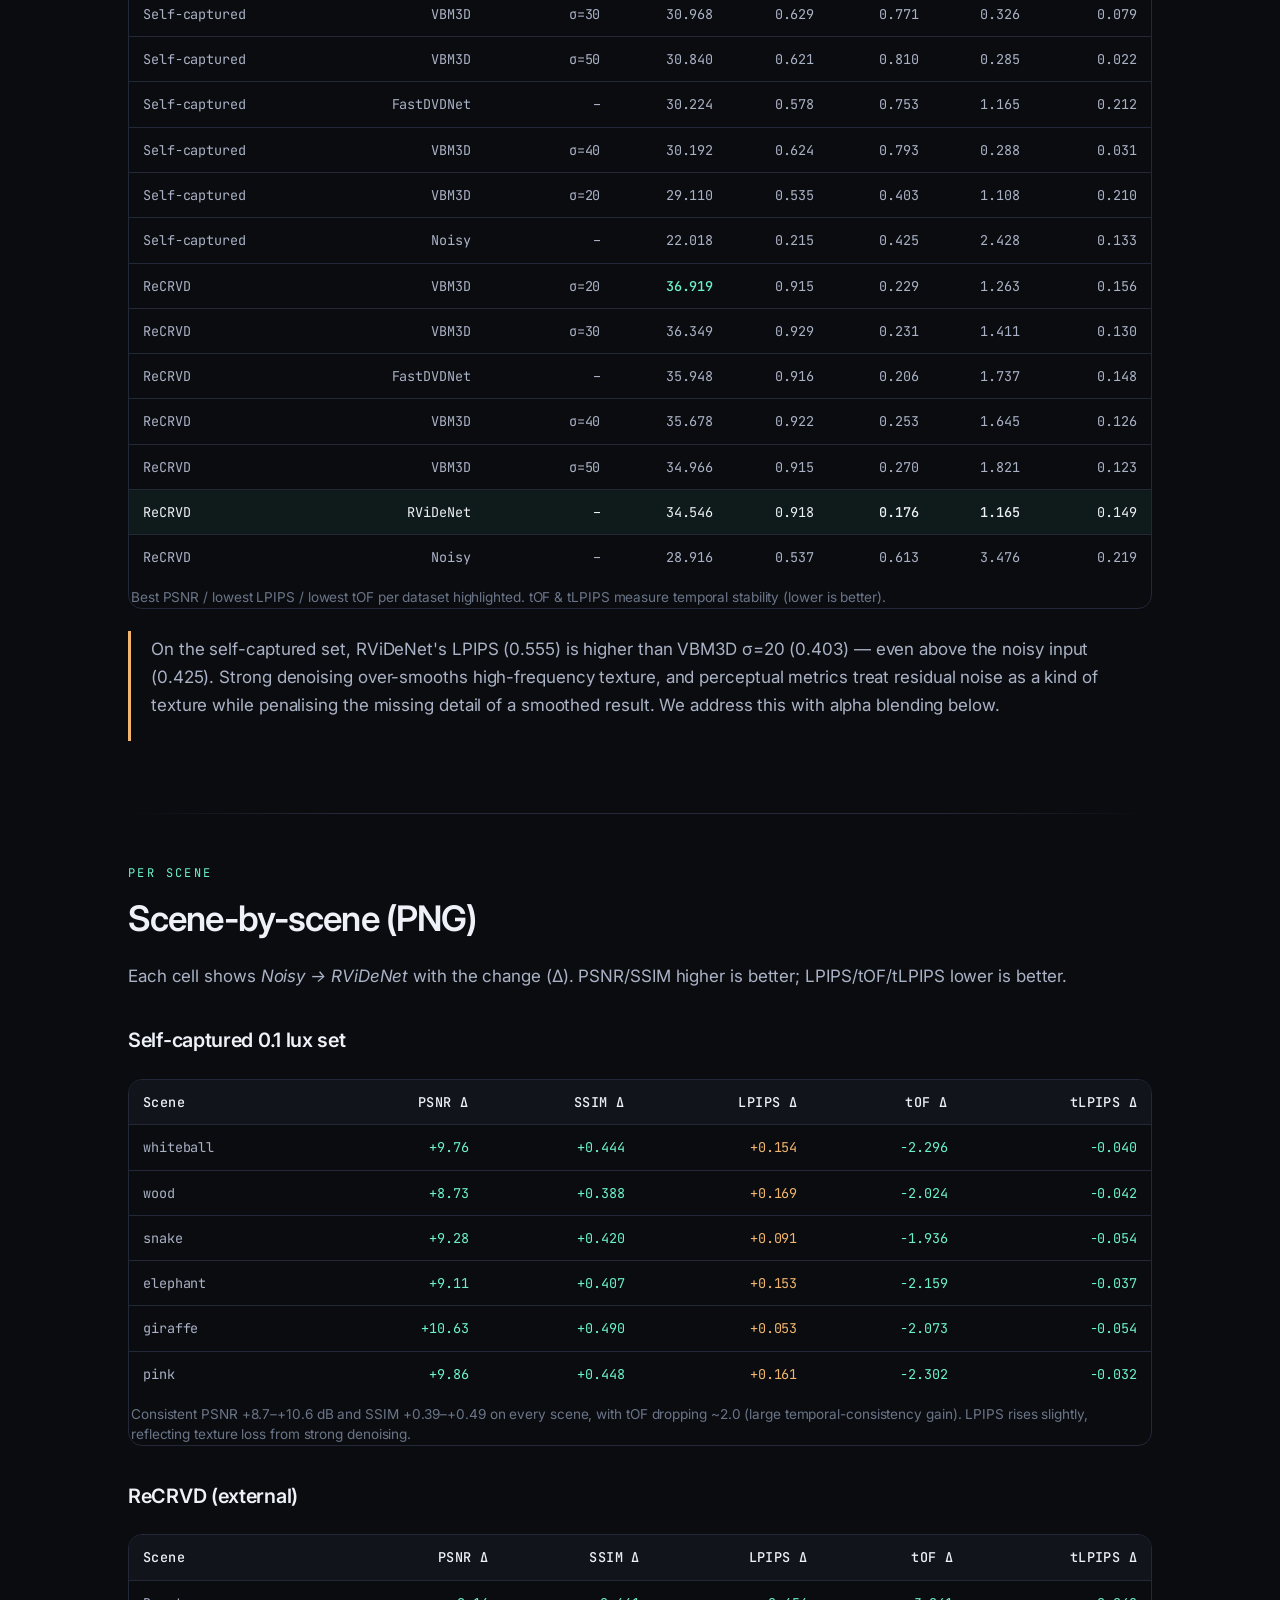
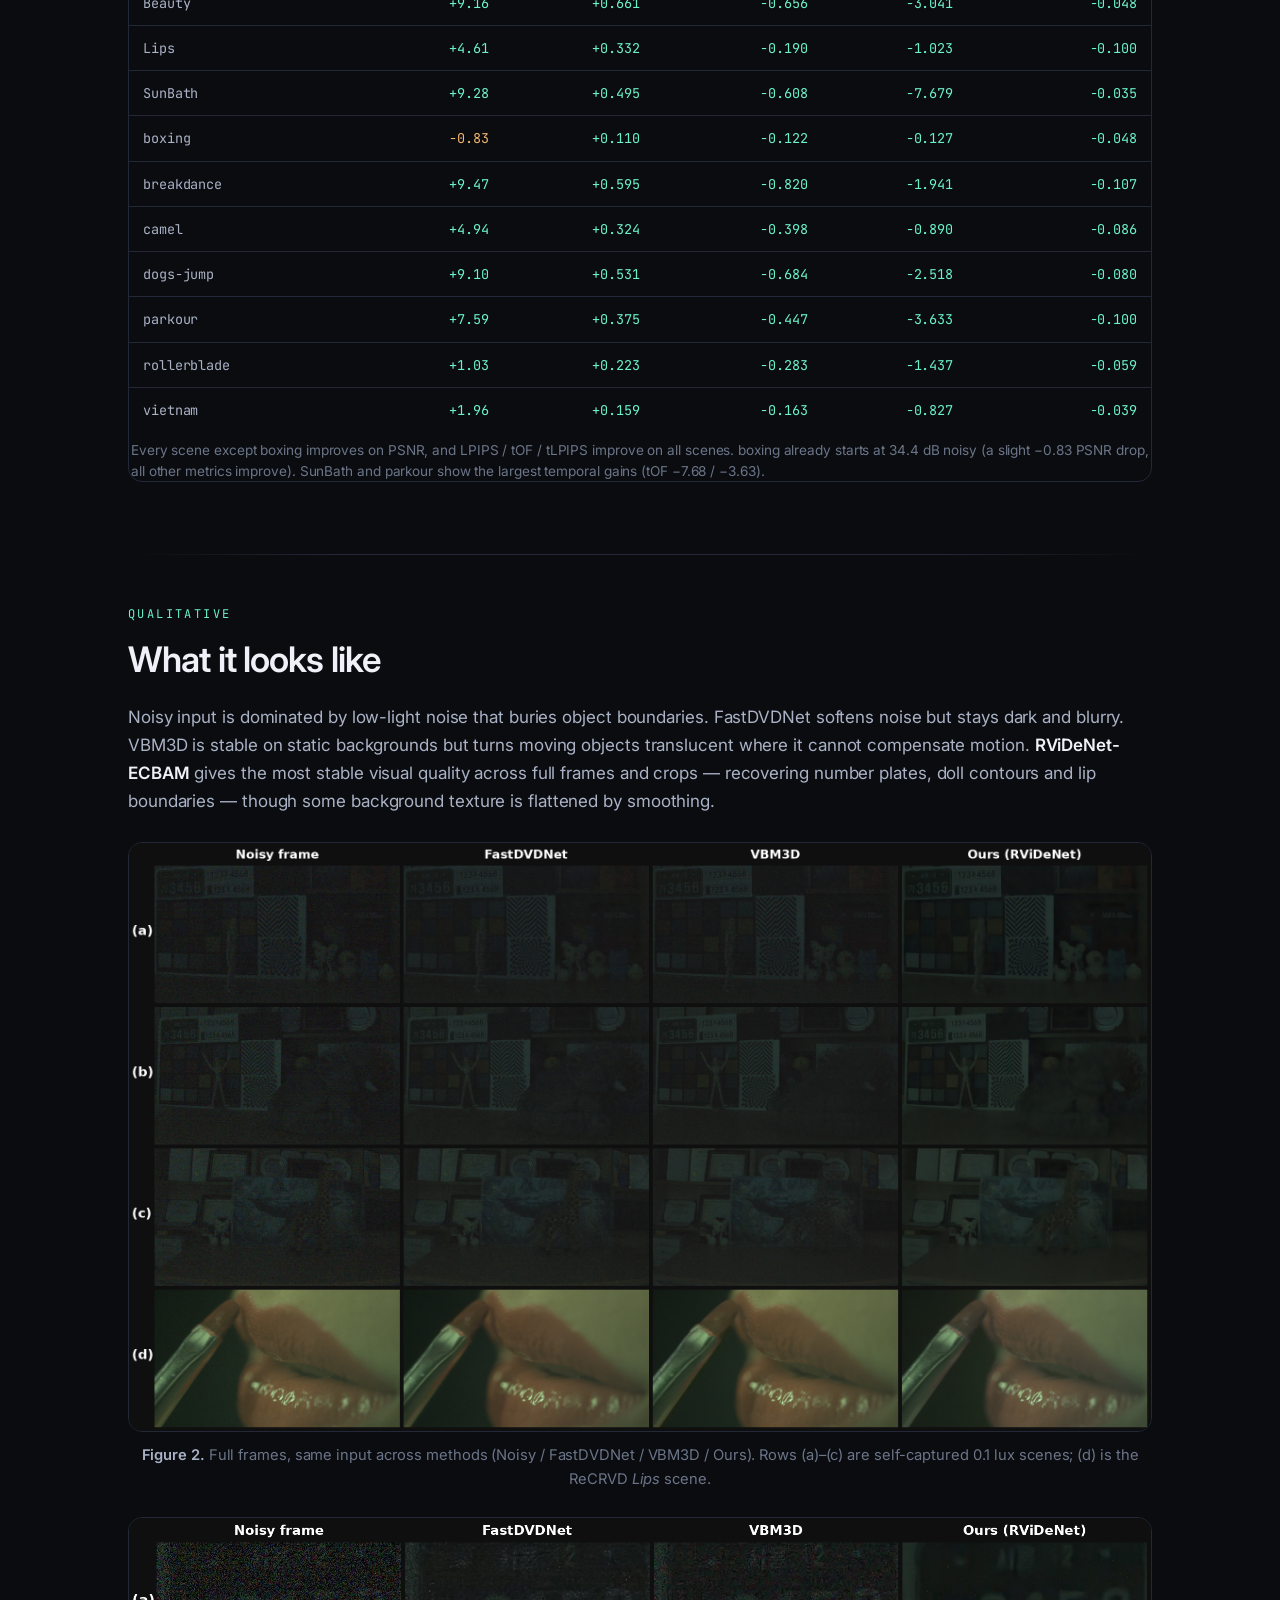
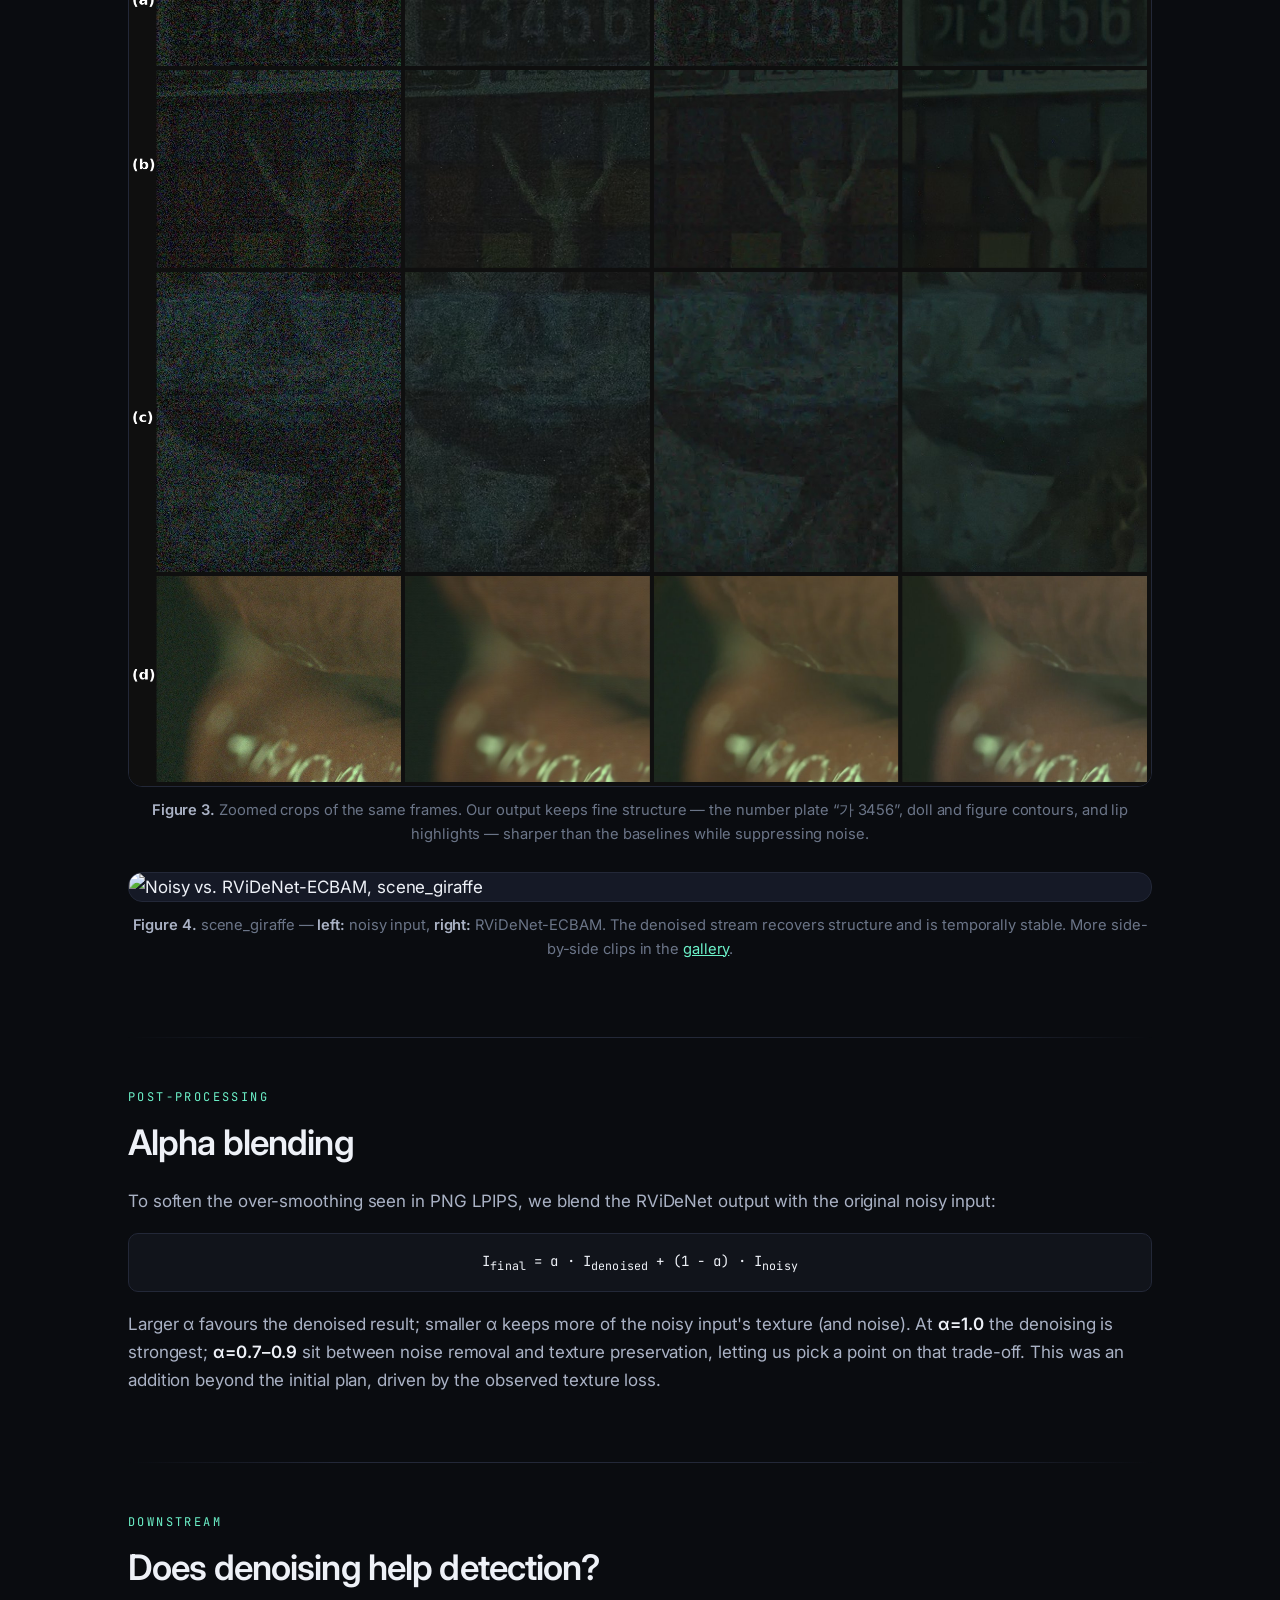
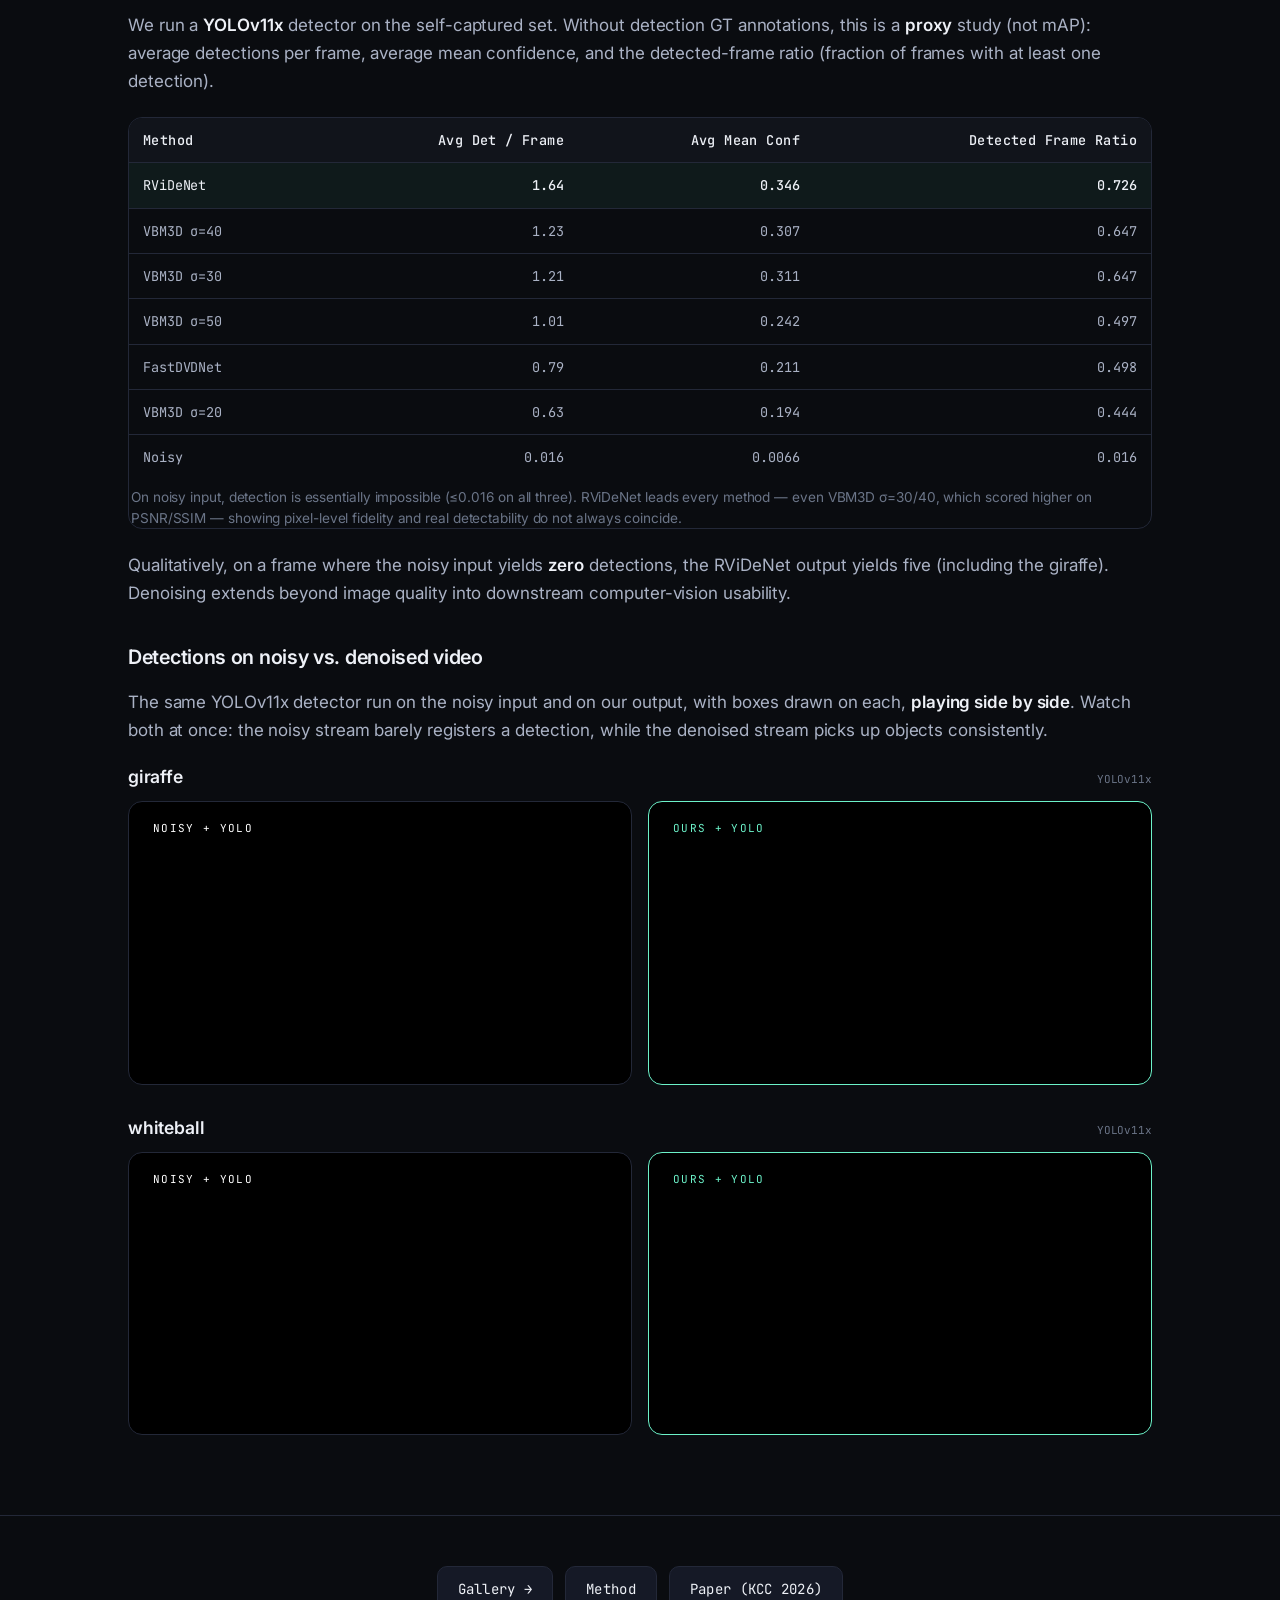
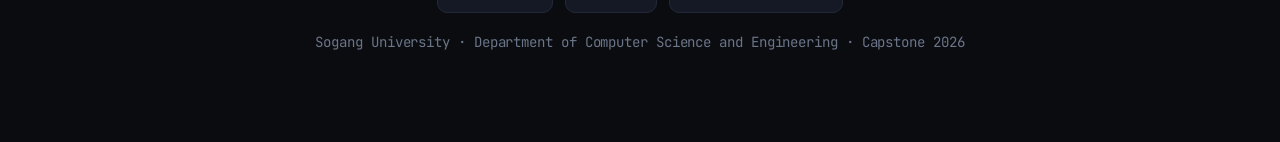
==== commit 1716ba0f: "Add YOLO videos" ====
--- a/results.html
+++ b/results.html
@@ -210,6 +210,28 @@
       <p class="table-note">On noisy input, detection is essentially impossible (&le;0.016 on all three). RViDeNet leads every method &mdash; even VBM3D&nbsp;&sigma;=30/40, which scored higher on PSNR/SSIM &mdash; showing pixel-level fidelity and real detectability do not always coincide.</p>
     </div>
     <p>Qualitatively, on a frame where the noisy input yields <strong>zero</strong> detections, the RViDeNet output yields five (including the giraffe). Denoising extends beyond image quality into downstream computer-vision usability.</p>
+
+    <h3>Detections on noisy vs. denoised video</h3>
+    <p>The same YOLOv11x detector run on the noisy input and on our output, with boxes drawn on each, <strong>playing side by side</strong>. Watch both at once: the noisy stream barely registers a detection, while the denoised stream picks up objects consistently.</p>
+    <div class="duo-stack">
+
+      <div class="gitem">
+        <div class="gtitle"><span class="name">giraffe</span><span class="meta">YOLOv11x</span></div>
+        <div class="duo">
+          <div class="vcard"><span class="vtag">Noisy + YOLO</span><video data-lazyplay loop muted playsinline preload="none" src="assets/media/yolo_giraffe_noisy.mp4"></video></div>
+          <div class="vcard ours"><span class="vtag ours">Ours + YOLO</span><video data-lazyplay loop muted playsinline preload="none" src="assets/media/yolo_giraffe_rvidenet.mp4"></video></div>
+        </div>
+      </div>
+
+      <div class="gitem">
+        <div class="gtitle"><span class="name">whiteball</span><span class="meta">YOLOv11x</span></div>
+        <div class="duo">
+          <div class="vcard"><span class="vtag">Noisy + YOLO</span><video data-lazyplay loop muted playsinline preload="none" src="assets/media/yolo_whiteball_noisy.mp4"></video></div>
+          <div class="vcard ours"><span class="vtag ours">Ours + YOLO</span><video data-lazyplay loop muted playsinline preload="none" src="assets/media/yolo_whiteball_rvidenet.mp4"></video></div>
+        </div>
+      </div>
+
+    </div>
   </section>
 
 </div>
--- a/assets/css/style.css
+++ b/assets/css/style.css
@@ -354,6 +354,23 @@
 .gitem .gtitle .name { font-family: var(--font-sans); font-size: 1.1rem; font-weight: 600; letter-spacing: -0.01em; color: var(--ink); }
 .gitem .gtitle .meta { font-family: var(--font-mono); font-size: 11px; color: var(--ink-mute); }
 
+/* side-by-side simultaneous video pair (e.g. YOLO noisy vs. ours) */
+.duo-stack { display: grid; gap: 28px; margin-top: 14px; }
+.duo { display: grid; grid-template-columns: 1fr 1fr; gap: 16px; }
+.duo .vcard {
+  position: relative; aspect-ratio: 16 / 9; overflow: hidden;
+  border-radius: var(--radius); border: 1px solid var(--line); background: #000;
+}
+.duo .vcard.ours { border-color: var(--accent); }
+.duo .vcard video { width: 100%; height: 100%; object-fit: cover; display: block; }
+.duo .vtag {
+  position: absolute; top: 12px; left: 12px;
+  font-family: var(--font-mono); font-size: 11px; letter-spacing: 0.12em; text-transform: uppercase;
+  padding: 5px 12px; border-radius: 999px;
+  background: rgba(0, 0, 0, 0.55); backdrop-filter: blur(4px); color: #fff;
+}
+.duo .vtag.ours { color: var(--accent); }
+
 /* =========================================================================
    FOOTER
    ========================================================================= */
@@ -390,6 +407,7 @@
   .stats { grid-template-columns: 1fr; }
   .nav-cards { grid-template-columns: 1fr; }
   .gallery { grid-template-columns: 1fr; }
+  .duo { grid-template-columns: 1fr; }
   .step { grid-template-columns: 1fr; }
   .step .n { display: none; }
   header.hero { padding: 52px 0 36px; }
